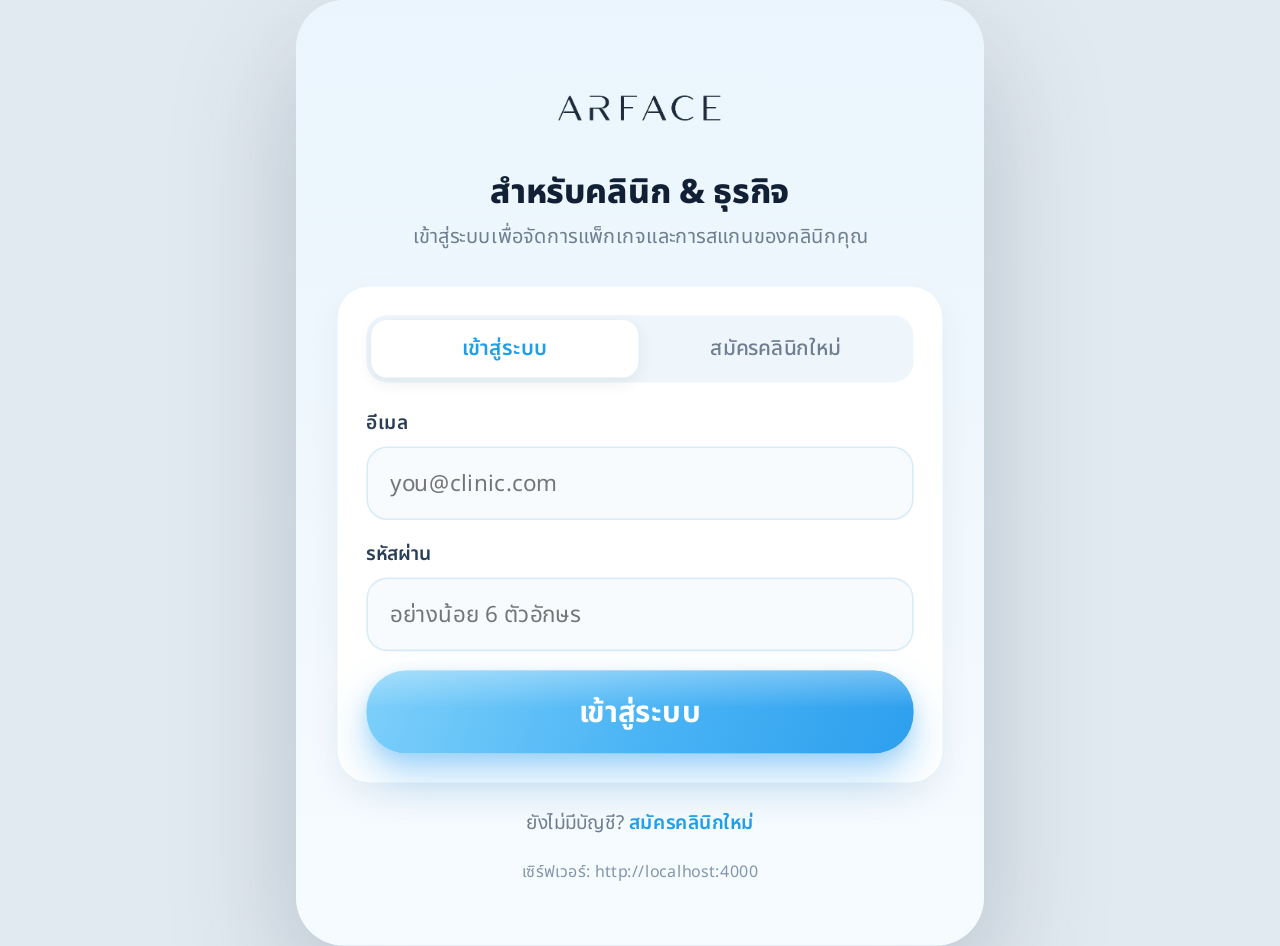
==== account.html @ 07860198 "Add membership UI: pricing, login, account, trial" ====
<!DOCTYPE html>
<html lang="th">
<head>
<meta charset="UTF-8">
<meta name="viewport" content="width=device-width, initial-scale=1.0, viewport-fit=cover">
<title>ARFACE — บัญชีคลินิก</title>
<meta name="theme-color" content="#EAF5FD">
<meta http-equiv="Content-Security-Policy" content="default-src 'self'; script-src 'self' 'wasm-unsafe-eval'; style-src 'self' 'unsafe-inline'; img-src 'self' data: blob:; font-src 'self'; connect-src 'self' http://localhost:4000 https://localhost:4000; object-src 'none'; base-uri 'self'; form-action 'self'">
<link rel="manifest" href="manifest.json">
<link rel="icon" type="image/png" sizes="32x32" href="assets/icons/favicon-32.png">
<link rel="apple-touch-icon" href="assets/icons/apple-touch-icon.png">
<link rel="stylesheet" href="assets/fonts.css">
<link rel="stylesheet" href="assets/arface.css">
<style>
  .screen { background: linear-gradient(180deg, #EAF6FF 0%, #F6FBFF 40%, #FFFFFF 78%); }
  .card { position: relative; z-index: 5; margin: 14px 18px 0; background: #fff; border-radius: 18px; box-shadow: var(--sh-card); padding: 16px; }
  .sect { position: relative; z-index: 5; margin: 22px 24px 10px; font-size: 16px; font-weight: 700; color: #16273C; }

  .org { display: flex; align-items: center; gap: 12px; }
  .org .av { width: 48px; height: 48px; border-radius: 14px; flex: none; background: var(--grad-cta); color: #fff; display: flex; align-items: center; justify-content: center; font-weight: 800; font-size: 19px; }
  .org .oi b { font-size: 16.5px; font-weight: 700; color: var(--navy); }
  .org .oi .pl { margin-top: 3px; display: inline-flex; align-items: center; gap: 6px; font-size: 11.5px; }
  .org .oi .pl .badge { background: rgba(53,199,89,.13); color: var(--success); font-weight: 700; padding: 2px 9px; border-radius: 999px; font-size: 10.5px; }

  .ubar { height: 12px; border-radius: 999px; background: #EAF1F8; overflow: hidden; margin: 12px 0 8px; }
  .ubar i { display: block; height: 100%; border-radius: 999px; background: linear-gradient(90deg, #7ED0FA, #1E9FE9); transition: width .4s var(--ease); }
  .ubar i.warn { background: linear-gradient(90deg, #F5C06B, #DF9117); }
  .ubar i.full { background: linear-gradient(90deg, #F0876B, #E24B4A); }
  .urow { display: flex; justify-content: space-between; align-items: baseline; }
  .urow .big { font-family: var(--en); font-size: 22px; font-weight: 800; color: var(--navy); }
  .urow .big small { font-size: 13px; color: var(--muted); font-weight: 600; }
  .urow .rem { font-size: 12px; color: var(--text-2); }
  .uperiod { font-size: 11px; color: var(--muted); margin-top: 8px; }

  .plan { display: flex; align-items: center; gap: 12px; background: #fff; border-radius: 16px; box-shadow: var(--sh-card); padding: 14px; margin: 0 18px 10px; position: relative; z-index: 5; border: 1.5px solid transparent; }
  .plan.cur { border-color: #9FD8F7; }
  .plan .pm { flex: 1; min-width: 0; }
  .plan .pn { font-size: 15px; font-weight: 700; color: #16273C; }
  .plan .pd { font-size: 11.5px; color: var(--text-2); margin-top: 3px; }
  .plan .pp { text-align: right; flex: none; }
  .plan .pp .amt { font-family: var(--en); font-size: 16px; font-weight: 800; color: var(--blue); }
  .plan .pp .per { font-size: 10px; color: var(--muted); }
  .plan .pbtn { margin-top: 8px; height: 32px; padding: 0 14px; border: 0; border-radius: 999px; background: var(--grad-cta); color: #fff; font-family: var(--th); font-size: 11.5px; font-weight: 700; cursor: pointer; }
  .plan .pcur { font-size: 11px; font-weight: 700; color: var(--success); }

  .stafrow { display: flex; gap: 8px; margin-top: 10px; }
  .stafrow input { flex: 1; height: 40px; border: 1px solid var(--border); border-radius: 11px; background: #F8FBFE; padding: 0 12px; font-family: var(--th); font-size: 12.5px; outline: none; min-width: 0; }
  .stafrow button { flex: none; height: 40px; padding: 0 14px; border: 0; border-radius: 11px; background: var(--blue); color: #fff; font-family: var(--th); font-size: 12.5px; font-weight: 700; cursor: pointer; }
  .smsg { font-size: 11px; margin-top: 8px; color: var(--success); }

  .logout { display: block; text-align: center; margin: 22px auto 8px; font-size: 13px; font-weight: 600; color: #D8503C; background: none; border: 0; cursor: pointer; }
  .loading { text-align: center; color: var(--muted); font-size: 13px; padding: 40px 0; }
  .note { margin: 14px 18px 0; }
</style>
</head>
<body>
<div class="screen">
  <div data-ar="statusbar"></div>
  <header data-ar="topbar" data-title="บัญชีคลินิก" data-back="index.html"></header>

  <main>
    <div id="content"><div class="loading">กำลังโหลด…</div></div>
  </main>
</div>

<script src="assets/ui.js"></script>
<script src="assets/api.js"></script>
<script src="assets/account.js"></script>
<script src="assets/fit.js"></script>
</body>
</html>
---- assets/fonts.css ----
/* ARFACE self-hosted fonts (variable wght 400-800) */
/* latin-ext */
@font-face {
  font-family: 'Inter';
  font-style: normal;
  font-weight: 400 800;
  font-display: swap;
  src: url(fonts/Inter-latin-ext.woff2) format('woff2');
  unicode-range: U+0100-02BA, U+02BD-02C5, U+02C7-02CC, U+02CE-02D7, U+02DD-02FF, U+0304, U+0308, U+0329, U+1D00-1DBF, U+1E00-1E9F, U+1EF2-1EFF, U+2020, U+20A0-20AB, U+20AD-20C0, U+2113, U+2C60-2C7F, U+A720-A7FF;
}
/* latin */
@font-face {
  font-family: 'Inter';
  font-style: normal;
  font-weight: 400 800;
  font-display: swap;
  src: url(fonts/Inter-latin.woff2) format('woff2');
  unicode-range: U+0000-00FF, U+0131, U+0152-0153, U+02BB-02BC, U+02C6, U+02DA, U+02DC, U+0304, U+0308, U+0329, U+2000-206F, U+20AC, U+2122, U+2191, U+2193, U+2212, U+2215, U+FEFF, U+FFFD;
}
/* thai */
@font-face {
  font-family: 'Noto Sans Thai';
  font-style: normal;
  font-weight: 400 800;
  font-stretch: 100%;
  font-display: swap;
  src: url(fonts/NotoSansThai-thai.woff2) format('woff2');
  unicode-range: U+02D7, U+0303, U+0331, U+0E01-0E5B, U+200C-200D, U+25CC;
}
/* latin-ext */
@font-face {
  font-family: 'Noto Sans Thai';
  font-style: normal;
  font-weight: 400 800;
  font-stretch: 100%;
  font-display: swap;
  src: url(fonts/NotoSansThai-latin-ext.woff2) format('woff2');
  unicode-range: U+0100-02BA, U+02BD-02C5, U+02C7-02CC, U+02CE-02D7, U+02DD-02FF, U+0304, U+0308, U+0329, U+1D00-1DBF, U+1E00-1E9F, U+1EF2-1EFF, U+2020, U+20A0-20AB, U+20AD-20C0, U+2113, U+2C60-2C7F, U+A720-A7FF;
}
/* latin */
@font-face {
  font-family: 'Noto Sans Thai';
  font-style: normal;
  font-weight: 400 800;
  font-stretch: 100%;
  font-display: swap;
  src: url(fonts/NotoSansThai-latin.woff2) format('woff2');
  unicode-range: U+0000-00FF, U+0131, U+0152-0153, U+02BB-02BC, U+02C6, U+02DA, U+02DC, U+0304, U+0308, U+0329, U+2000-206F, U+20AC, U+2122, U+2191, U+2193, U+2212, U+2215, U+FEFF, U+FFFD;
}
---- assets/arface.css ----
/* ============================================================
   ARFACE — shared design system
   Loaded by every page. Canvas-exact build: reference mockup
   941px wide -> 430px screen (รท2.188). New pages link this file
   and add only page-specific CSS inline.
   ============================================================ */

:root {
  --cyan:    #28BFEF;
  --blue:    #1E9FE9;
  --navy:    #16273C;
  --text-2:  #6F7F91;
  --muted:   #8295AB;
  --border:  #D8ECF7;
  --success: #2FA152;
  --warning: #DF9117;
  --th: 'Noto Sans Thai', sans-serif;
  --en: 'Inter', 'Noto Sans Thai', sans-serif;
  --grad-cta: linear-gradient(110deg, #7ED0FA 0%, #4AB4F5 52%, #2D9FEE 100%);
  --grad-screen: linear-gradient(180deg, #EAF5FD 0%, #F0F8FE 50%, #F6FBFF 100%);
  --grad-tile: linear-gradient(160deg, #E7F5FF 0%, #D9F0FE 100%);
  --sh-card: 0 8px 22px rgba(29,43,58,.055);
  --sh-cta:  0 14px 26px rgba(45,159,238,.36), 0 4px 10px rgba(45,159,238,.20);
  --r-card: 18px;
  --ease: cubic-bezier(.22,1,.36,1);
}

* { margin: 0; padding: 0; box-sizing: border-box; }
html, body { background: #E2EAF1; }
body {
  font-family: var(--th);
  color: var(--navy);
  -webkit-font-smoothing: antialiased;
  text-rendering: optimizeLegibility;
  display: flex;
  justify-content: center;
  padding: 28px 0;
  min-height: 100vh;
}

/* ---------- Phone canvas ---------- */
.screen {
  position: relative;
  width: 430px;
  flex: none;
  background: var(--grad-screen);
  overflow: hidden;
  border-radius: 30px;
  box-shadow: 0 30px 80px rgba(22,39,60,.22);
  padding-bottom: 14px;
}
@media (max-width: 480px) {
  body { padding: 0; background: #fff; }
  .screen { width: 100%; border-radius: 0; box-shadow: none; min-height: 100vh; padding-bottom: 0; }
}

/* ---------- Status bar ---------- */
/* status-bar slot is now just a thin safe-area spacer (no fake time/signal/battery);
   expands on notched phones in standalone PWA so content clears the notch */
.statusbar { position: relative; z-index: 10; height: calc(env(safe-area-inset-top, 0px) + 8px); }
.statusbar > * { display: none !important; }
.statusbar .time { font-size: 15.5px; font-weight: 600; letter-spacing: .1px; color: #0B1B2B; }
.statusbar svg { display: block; }

/* ---------- Top bar (back / title / info) ---------- */
.topbar {
  position: relative; z-index: 10;
  display: flex; align-items: center; gap: 10px;
  margin: 13px 18px 0; min-height: 33px;
}
.circbtn {
  flex: none; width: 33px; height: 33px; border-radius: 50%;
  background: #fff; border: 0; cursor: pointer;
  display: flex; align-items: center; justify-content: center;
  box-shadow: 0 4px 14px rgba(29,43,58,.08);
  color: var(--navy); text-decoration: none;
}
.topbar .ttl { flex: 1; text-align: center; font-size: 18.5px; font-weight: 700; color: #16273C; }
.subtitle {
  position: relative; z-index: 10;
  margin: 9px 24px 0; text-align: center;
  font-size: 11.5px; font-weight: 400; color: var(--text-2);
}

/* ---------- Home header (logo + bell) ---------- */
.header {
  position: relative; z-index: 10;
  display: flex; align-items: center; justify-content: space-between;
  margin: 18px 25px 0; height: 36px;
}
.header .logo { width: 117px; height: auto; display: block; }
.bellbtn {
  position: relative; width: 38px; height: 38px;
  display: flex; align-items: center; justify-content: center;
  background: none; border: 0; cursor: pointer; margin-right: -7px;
}
.bellbtn .dot {
  position: absolute; top: 7px; right: 8px;
  width: 7.5px; height: 7.5px; border-radius: 50%;
  background: var(--blue); border: 1.5px solid #fff;
}

/* ---------- Tab bar ---------- */
.tabwrap {
  position: sticky; bottom: 0; z-index: 20;
  margin-top: 10px; padding: 6px 20px 0;
  background: linear-gradient(to top, #FFFFFF 78%, rgba(255,255,255,0));
}
.tabbar {
  background: #fff; border-radius: 24px;
  box-shadow: 0 -5px 22px rgba(29,43,58,.06), 0 10px 26px rgba(29,43,58,.08);
  display: flex; padding: 9px 4px 6px;
}
.tab {
  flex: 1; border: 0; background: none; cursor: pointer; text-decoration: none;
  display: flex; flex-direction: column; align-items: center; gap: 3px;
  font-family: var(--th); font-size: 10.5px; font-weight: 500;
  color: #94A5B8; padding: 1px 0;
}
.tab.active { color: var(--blue); font-weight: 600; }
.tab svg { display: block; }
.tab .tdot { width: 4.5px; height: 4.5px; border-radius: 50%; background: var(--blue); margin-top: 1px; opacity: 0; }
.tab.active .tdot { opacity: 1; }
.home-indicator { width: 128px; height: 4.5px; border-radius: 3px; background: #0B0F14; margin: 7px auto 6px; }

/* ---------- Primary / secondary buttons ---------- */
.cta {
  width: 100%; height: 52px;
  display: flex; align-items: center; justify-content: center; gap: 11px;
  border: 0; cursor: pointer; border-radius: 25px;
  background: var(--grad-cta); box-shadow: var(--sh-cta);
  color: #fff; font-family: var(--th); font-size: 18.5px; font-weight: 700;
  position: relative; overflow: hidden; text-decoration: none;
  transition: transform .18s var(--ease), box-shadow .18s var(--ease);
}
.cta::before {
  content: ""; position: absolute; inset: 0;
  background: linear-gradient(180deg, rgba(255,255,255,.32), rgba(255,255,255,0) 46%);
  border-radius: inherit; pointer-events: none;
}
.cta:hover { transform: translateY(-1px); box-shadow: 0 18px 32px rgba(45,159,238,.42), 0 5px 12px rgba(45,159,238,.22); }
.cta:active { transform: translateY(1px) scale(.99); box-shadow: 0 8px 18px rgba(45,159,238,.30); }
.cta:focus-visible, .ghost:focus-visible, .circbtn:focus-visible { outline: 3px solid rgba(45,159,238,.45); outline-offset: 3px; }
.ghost {
  width: 100%; height: 46px;
  display: flex; align-items: center; justify-content: center; gap: 9px;
  border: 0; cursor: pointer; border-radius: 23px;
  background: #fff; box-shadow: var(--sh-card);
  color: var(--blue); font-family: var(--th); font-size: 15.5px; font-weight: 600;
  text-decoration: none;
  transition: transform .18s var(--ease);
}
.ghost:hover { transform: translateY(-1px); }
.ghost:active { transform: translateY(1px); }

/* ---------- Pills / badges / tags ---------- */
.badge {
  display: inline-flex; align-items: center; gap: 6px;
  height: 22px; padding: 0 12px; border-radius: 999px;
  background: rgba(235,247,255,.95);
  box-shadow: 0 3px 10px rgba(45,159,238,.10);
  color: #2AA9E9; font-size: 11.5px; font-weight: 500;
}
.pill { height: 19px; padding: 0 9px; border-radius: 999px; display: inline-flex; align-items: center; font-size: 9.6px; font-weight: 600; }
.pill.g { background: rgba(53,199,89,.13); color: var(--success); }
.pill.o { background: rgba(245,166,35,.15); color: var(--warning); }
.pill.b { background: rgba(40,165,238,.13); color: var(--blue); }
.tag {
  display: inline-flex; align-items: center;
  height: 21px; padding: 0 10px; border-radius: 999px;
  background: var(--border); color: var(--blue);
  font-size: 11px; font-weight: 500;
}

/* ---------- Card / section / note ---------- */
.card { background: #fff; border-radius: var(--r-card); box-shadow: var(--sh-card); }
.sect { position: relative; z-index: 5; margin: 18px 25px 8px; font-size: 19px; font-weight: 700; color: #16273C; }
.note {
  background: #fff; border-radius: 15px; box-shadow: var(--sh-card);
  padding: 8px 13px; display: flex; align-items: center; gap: 9px;
}
.note svg { flex: none; }
.note .tx { font-size: 10.3px; color: var(--text-2); line-height: 1.55; }
.note.warn { background: rgba(245,166,35,.08); box-shadow: none; border: 1px solid rgba(245,166,35,.22); }

/* ---------- Segmented control ---------- */
.segment { display: flex; background: #EEF6FC; border-radius: 13px; padding: 3px; gap: 3px; }
.segment button {
  flex: 1; height: 36px; border: 0; cursor: pointer; border-radius: 10px;
  background: none; color: var(--text-2); font-family: var(--th); font-size: 13px; font-weight: 500;
  transition: background .16s var(--ease), color .16s var(--ease);
}
.segment button.on { background: #fff; color: var(--blue); font-weight: 600; box-shadow: 0 3px 10px rgba(29,43,58,.08); }

/* ---------- helpers ---------- */
.row { display: flex; }
.col { display: flex; flex-direction: column; }
.center { display: flex; align-items: center; justify-content: center; }
.grow { flex: 1; min-width: 0; }
.pad { padding-left: 18px; padding-right: 18px; }
.gap6 { gap: 6px; } .gap8 { gap: 8px; } .gap10 { gap: 10px; } .gap12 { gap: 12px; }
.t2 { color: var(--text-2); }
.tile {
  flex: none; width: 31px; height: 31px; border-radius: 10px;
  background: var(--grad-tile); display: flex; align-items: center; justify-content: center;
}
.link-more { display: inline-flex; align-items: center; gap: 3px; color: var(--blue); font-weight: 500; }
.hscroll { display: flex; gap: 8px; overflow-x: auto; scrollbar-width: none; -webkit-overflow-scrolling: touch; }
.hscroll::-webkit-scrollbar { display: none; }

/* ---------- motion ---------- */
@media (prefers-reduced-motion: reduce) {
  .cta, .ghost, .cta:hover, .cta:active, .ghost:hover, .ghost:active,
  .segment button { transition: none; transform: none; }
}
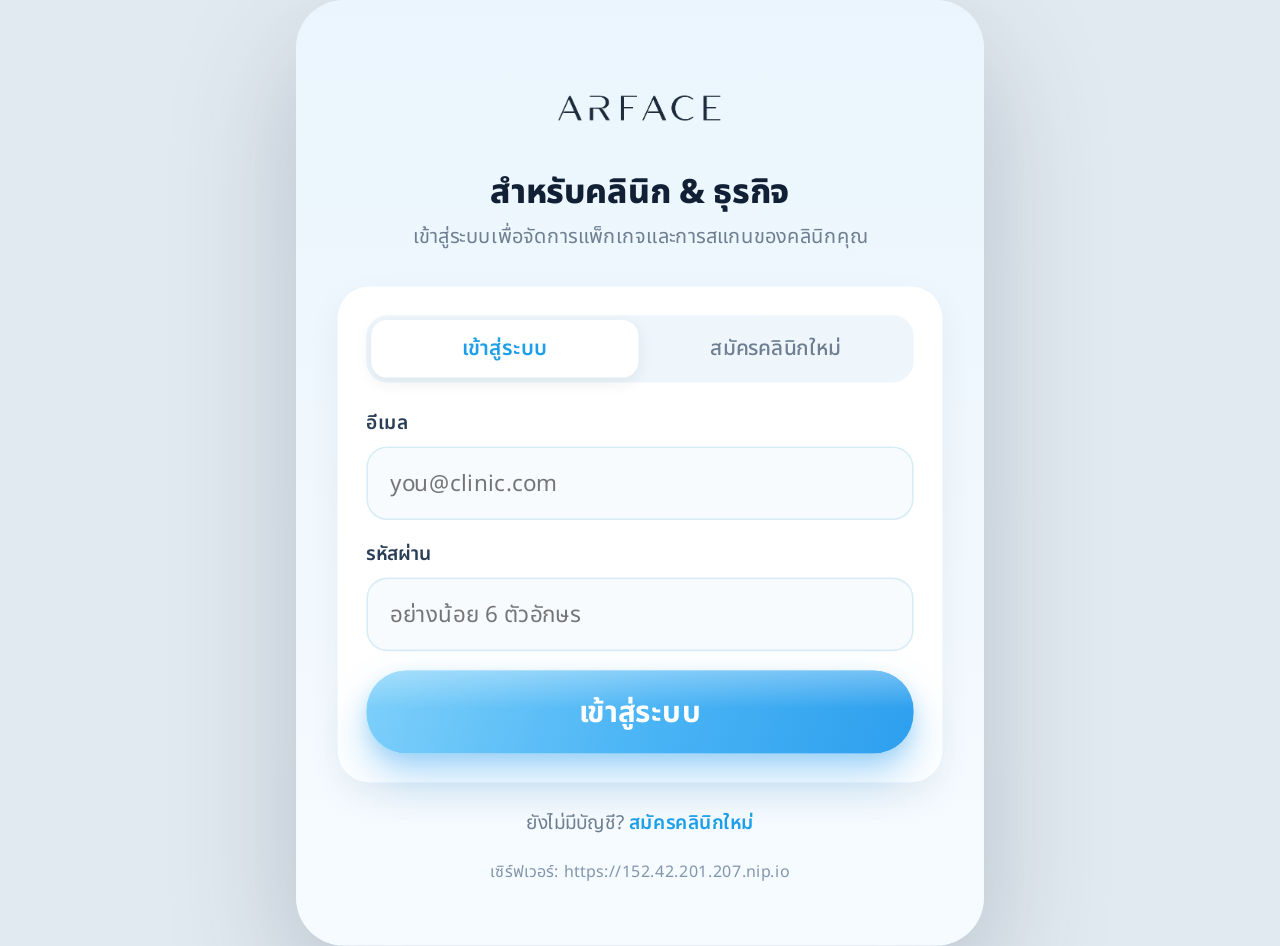
==== commit c54424c0: "Point frontend to live DigitalOcean API api.js base URL -> https://152.42.201.207.nip.io (nginx + Le" ====
--- a/account.html
+++ b/account.html
@@ -5,7 +5,7 @@
 <meta name="viewport" content="width=device-width, initial-scale=1.0, viewport-fit=cover">
 <title>ARFACE — บัญชีคลินิก</title>
 <meta name="theme-color" content="#EAF5FD">
-<meta http-equiv="Content-Security-Policy" content="default-src 'self'; script-src 'self' 'wasm-unsafe-eval'; style-src 'self' 'unsafe-inline'; img-src 'self' data: blob:; font-src 'self'; connect-src 'self' http://localhost:4000 https://localhost:4000; object-src 'none'; base-uri 'self'; form-action 'self'">
+<meta http-equiv="Content-Security-Policy" content="default-src 'self'; script-src 'self' 'wasm-unsafe-eval'; style-src 'self' 'unsafe-inline'; img-src 'self' data: blob:; font-src 'self'; connect-src 'self' https://152.42.201.207.nip.io http://localhost:4000 https://localhost:4000; object-src 'none'; base-uri 'self'; form-action 'self'">
 <link rel="manifest" href="manifest.json">
 <link rel="icon" type="image/png" sizes="32x32" href="assets/icons/favicon-32.png">
 <link rel="apple-touch-icon" href="assets/icons/apple-touch-icon.png">
